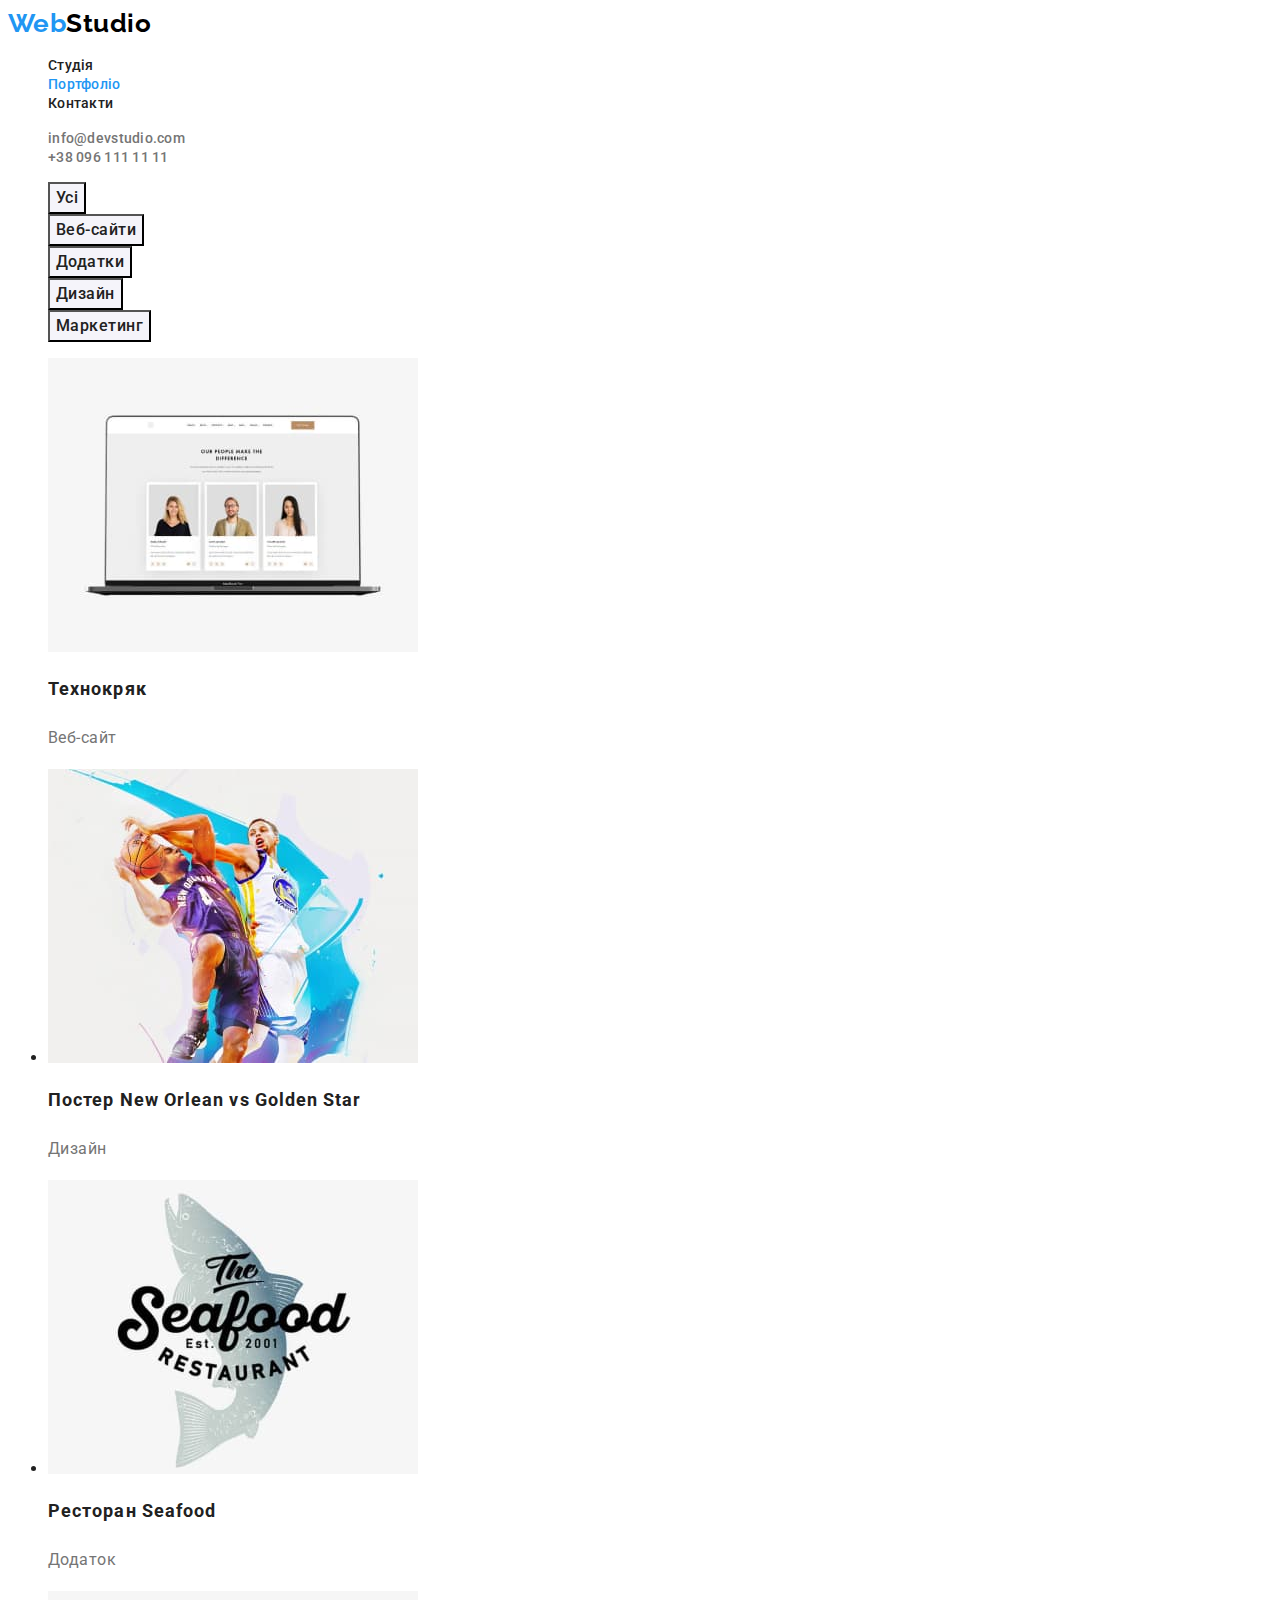
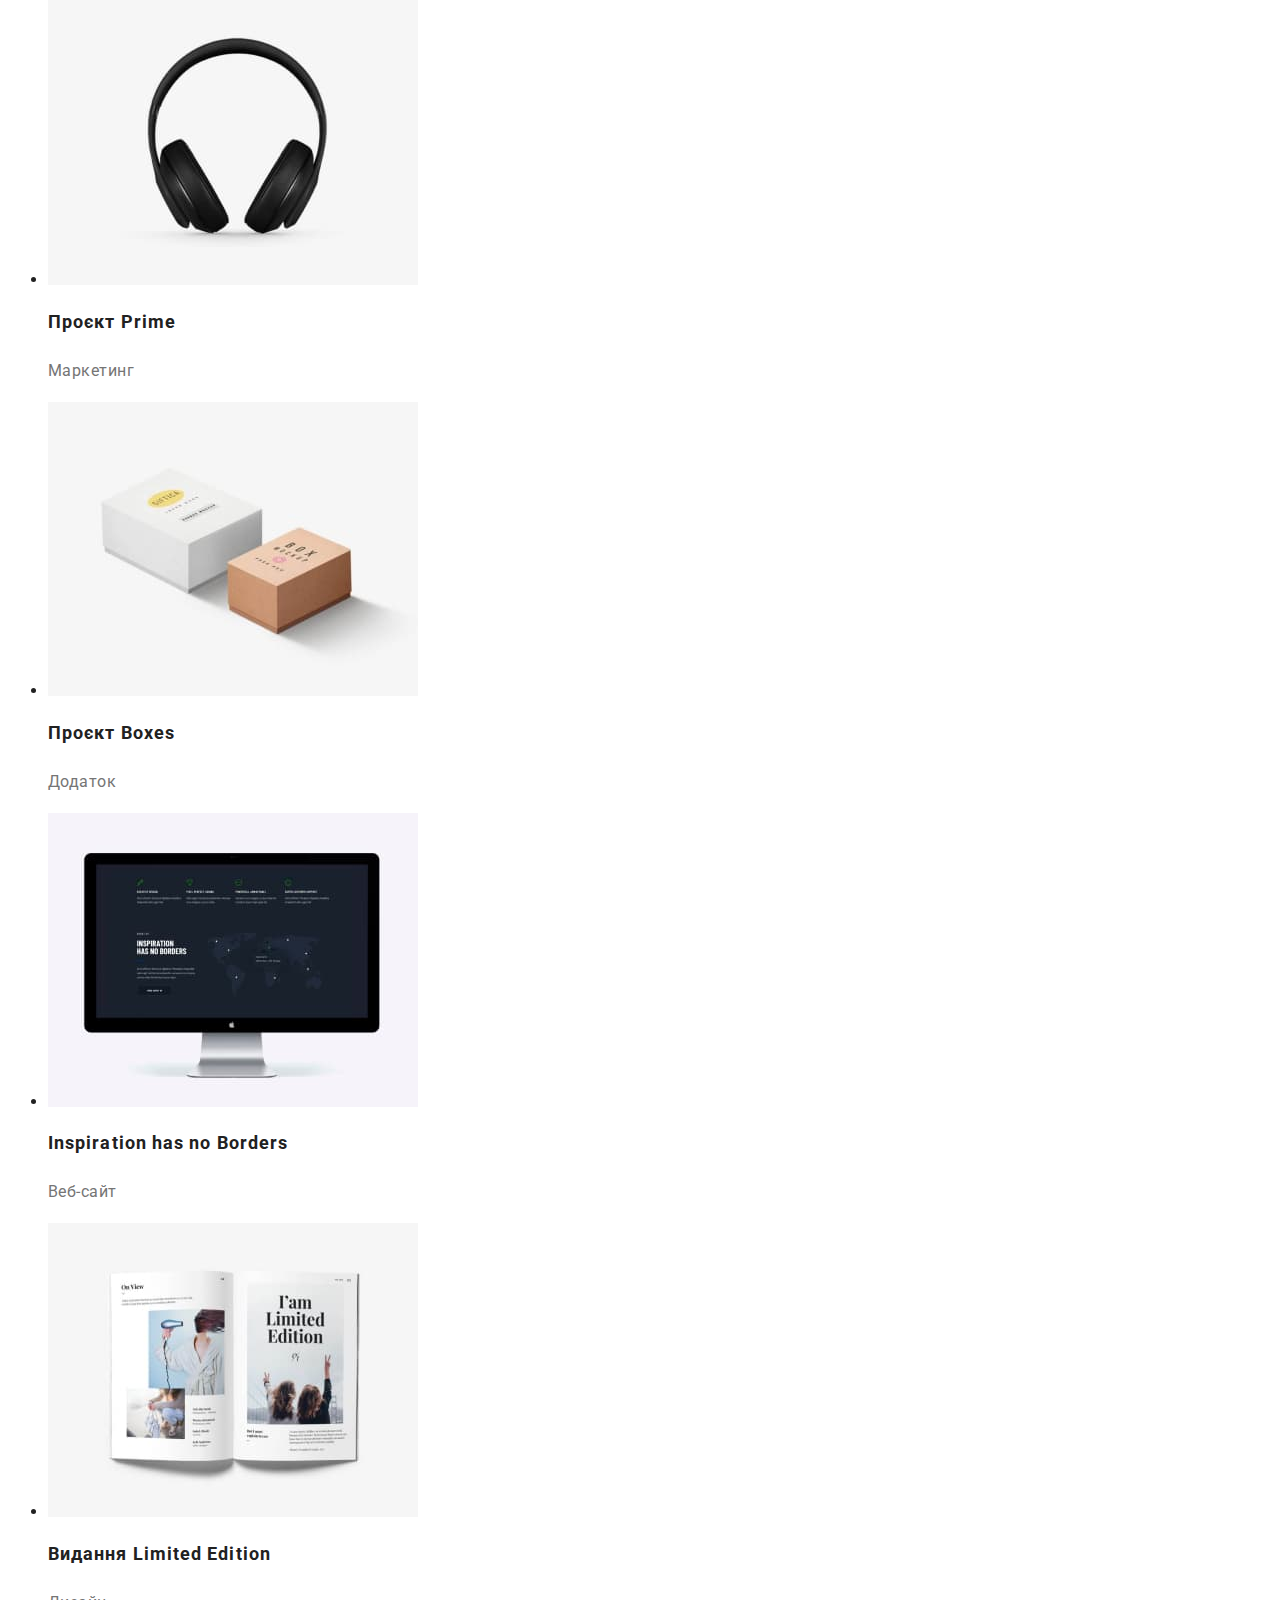
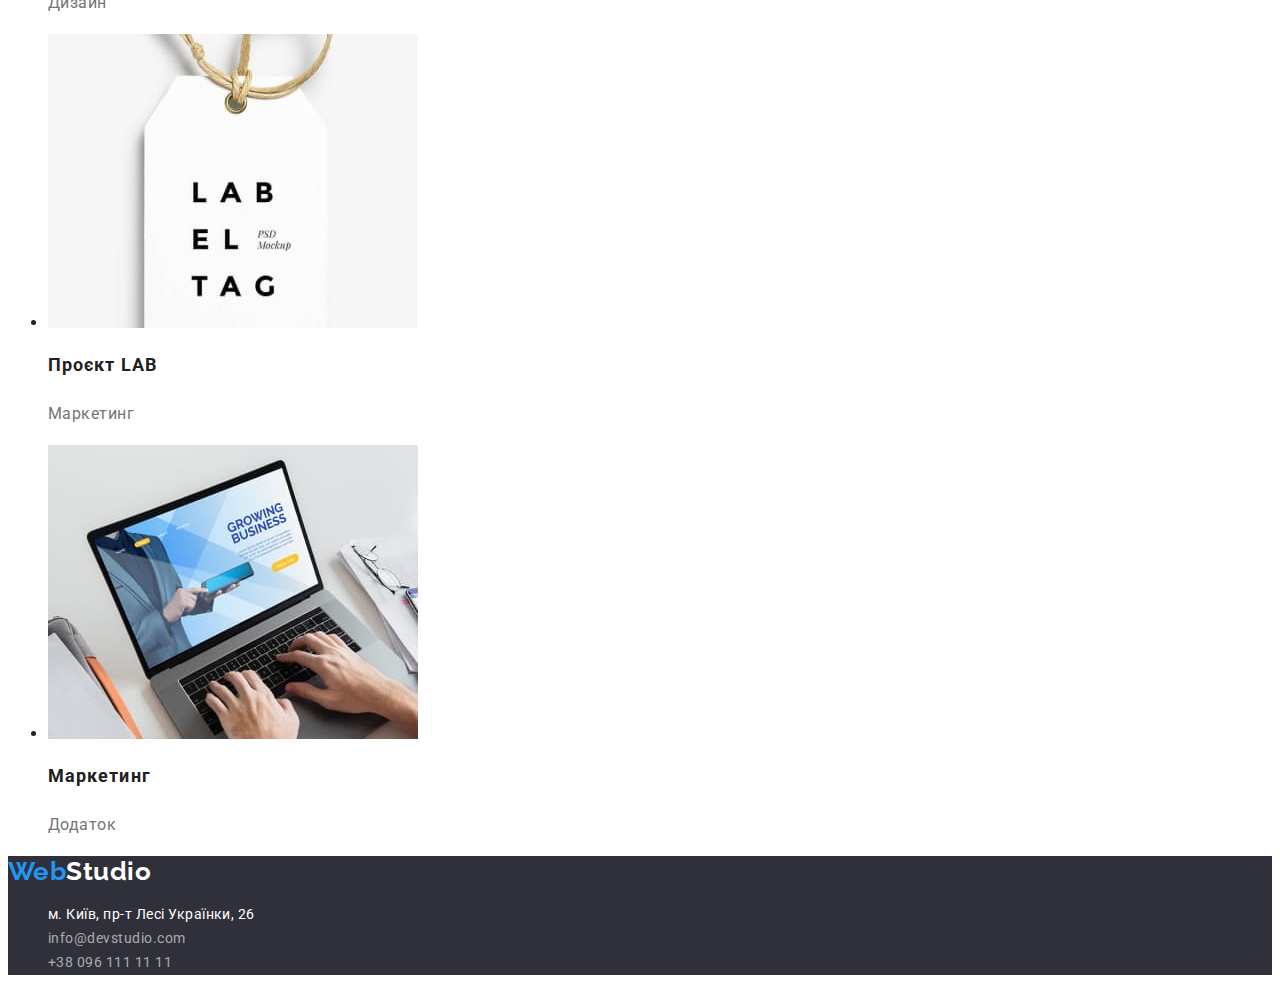
==== portfolio.html @ 111f3c1a "Initial commit" ====
<!DOCTYPE html>
<html lang="uk">
  <head>
    <meta charset="UTF-8" />
    <meta http-equiv="X-UA-Compatible" content="IE=edge" />
    <meta name="viewport" content="width=device-width, initial-scale=1.0" />
    <title>portfolio</title>
    <link rel="preconnect" href="https://fonts.googleapis.com" />
    <link rel="preconnect" href="https://fonts.gstatic.com" crossorigin />
    <link
      href="https://fonts.googleapis.com/css2?family=Raleway:wght@700&family=Roboto:wght@400;500;700;900&display=swap"
      rel="stylesheet"
    />
    <link rel="stylesheet" href="./css/styles.css" />
  </head>
  <body>
    <!-- шапка -->
    <header>
      <nav>
        <a class="logo link" href="./index.html"
          >Web<span class="logo-black">Studio</span></a
        >
        <ul class="list">
          <li>
            <a class="link header-nav-link" href="./index.html">Студія</a>
          </li>
          <li>
            <a class="current link header-nav-link" href="./portfolio.html"
              >Портфоліо</a
            >
          </li>
          <li>
            <a class="link header-nav-link" href="#">Контакти</a>
          </li>
        </ul>
      </nav>
      <ul class="list">
        <li>
          <a class="link header-contact-link" href="mailto:info@devstudio.com"
            >info@devstudio.com</a
          >
        </li>
        <li>
          <a class="link header-contact-link" href="tel:+380961111111"
            >+38 096 111 11 11</a
          >
        </li>
      </ul>
    </header>
    <!-- Основной контент -->
    <main>
      <section>
        <ul class="list">
          <li>
            <button class="portfolio-button" type="button">Усі</button>
          </li>
          <li>
            <button class="portfolio-button" type="button">Веб-сайти</button>
          </li>
          <li>
            <button class="portfolio-button" type="button">Додатки</button>
          </li>
          <li>
            <button class="portfolio-button" type="button">Дизайн</button>
          </li>
          <li>
            <button class="portfolio-button" type="button">Маркетинг</button>
          </li>
        </ul>
        <ul>
          <li class="list">
            <img src="./images/page-2/img1.jpg" alt="фото трьох осіб" />
            <h2 class="portfolio-list-title">Технокряк</h2>
            <p class="portfolio-list-text">Веб-сайт</p>
          </li>
          <li>
            <img
              src="./images/page-2/img2.jpg"
              alt="фото двох гравців у баскетбол"
              width="370"
              height="294"
            />
            <h2 class="portfolio-list-title">
              Постер New Orlean vs Golden Star
            </h2>
            <p class="portfolio-list-text">Дизайн</p>
          </li>
          <li>
            <img
              src="./images/page-2/img3.jpg"
              alt="логотип рибного ресторану"
              width="370"
              height="294"
            />
            <h2 class="portfolio-list-title">Ресторан Seafood</h2>
            <p class="portfolio-list-text">Додаток</p>
          </li>
          <li>
            <img
              src="./images/page-2/img4.jpg"
              alt="фото навушників"
              width="370"
              height="294"
            />
            <h2 class="portfolio-list-title">Проєкт Prime</h2>
            <p class="portfolio-list-text">Маркетинг</p>
          </li>
          <li>
            <img
              src="./images/page-2/img5.jpg"
              alt="зображення двох коробочек"
              width="370"
              height="294"
            />
            <h2 class="portfolio-list-title">Проєкт Boxes</h2>
            <p class="portfolio-list-text">Додаток</p>
          </li>
          <li>
            <img
              src="./images/page-2/img6.jpg"
              alt="фото монітору"
              width="370"
              height="294"
            />
            <h2 class="portfolio-list-title">Inspiration has no Borders</h2>
            <p class="portfolio-list-text">Веб-сайт</p>
          </li>
          <li>
            <img
              src="./images/page-2/img7.jpg"
              alt="зображення розгорнутої книжки"
              width="370"
              height="294"
            />
            <h2 class="portfolio-list-title">Видання Limited Edition</h2>
            <p class="portfolio-list-text">Дизайн</p>
          </li>
          <li>
            <img
              src="./images/page-2/img8.jpg"
              alt="ярлик"
              width="370"
              height="294"
            />
            <h2 class="portfolio-list-title">Проєкт LAB</h2>
            <p class="portfolio-list-text">Маркетинг</p>
          </li>
          <li>
            <img
              src="./images/page-2/img9.jpg"
              alt="фото рук людини, що тиснуть на клавіши нотбуку"
              width="370"
              height="294"
            />
            <h2 class="portfolio-list-title">Маркетинг</h2>
            <p class="portfolio-list-text">Додаток</p>
          </li>
        </ul>
      </section>
    </main>

    <!Підвал-->
    <footer class="footer">
      <a class="logo link" href="./index.html"
        >Web<span class="logo-white">Studio</span></a
      >
      <!-- список контактів -->
      <address>
        <ul class="list footer-contact-list">
          <li>
            <a
              class="footer-contact-link address link"
              target="_blank"
              rel="noopener noreferrer nofollow"
              href="https://goo.gl/maps/Gvm3JpzEVhX5uXV29"
              >м. Київ, пр-т Лесі Українки, 26</a
            >
          </li>
          <li>
            <a class="footer-contact-link link" href="mailto:info@devstudio.com"
              >info@devstudio.com</a
            >
          </li>
          <li>
            <a class="footer-contact-link link" href="tel:+380961111111"
              >+38 096 111 11 11</a
            >
          </li>
        </ul>
      </address>
    </footer>
  </body>
</html>
---- css/styles.css ----
:root {
  --primary-text-color: #212121;
  --secondary-text-color: #757575;
  --white-text-color: #ffffff;
  --accent-color: #2196f3;
  --black-logo-color: #000000;
  --footer-text-color: rgba(255, 255, 255, 0.6);
  --white-background-color: #ffffff;
  --hero-background-color: #2f303a;
  --team-background-color: #f5f4fa;
}

body {
  font-family: "Roboto", sans-serif;
  letter-spacing: 0.03em;
  background-color: var(--white-background-color);
  color: var(--primary-text-color);
}

/* прибираємо крапки списків */
.list {
  list-style: none;
}

/* прибираємо підпреслення посилань */
.link {
  text-decoration: none;
}

.logo {
  font-family: "Raleway", sans-serif;
  font-weight: 700;
  font-size: 26px;
  line-height: 1.19;
  color: var(--accent-color);
}

.section-title {
  font-weight: 700;
  font-size: 36px;
  line-height: 1.17;
  text-align: center;
  color: var(--primary-text-color);
}

.footer-contact-link {
  font-style: normal;
  font-size: 14px;
  line-height: 1.71;
  color: var(--footer-text-color);
}

.footer-contact-link:hover,
.footer-contact-link:focus {
  color: var(--accent-color);
}

/* шапка */

.logo-black {
  color: var(--black-logo-color);
}

.header-nav-link {
  font-weight: 500;
  font-size: 14px;
  line-height: 1.14;
  letter-spacing: 0.02em;
  color: var(--primary-text-color);
}

.header-contact-link {
  font-weight: 500;
  font-size: 14px;
  line-height: 16px;
  letter-spacing: 0.02em;
  color: var(--secondary-text-color);
}

.header-nav-link:hover,
.header-nav-link:focus,
.header-contact-link:hover,
.header-contact-link:focus {
  color: var(--accent-color);
}

.header-nav-link.current {
  color: var(--accent-color);
}

/* ------------hero-------------- */

.hero {
  background-color: var(--hero-background-color);
}

.hero-title {
  font-weight: 900;
  font-size: 44px;
  line-height: 1.36;
  text-align: center;
  letter-spacing: 0.06em;
  text-transform: uppercase;
  color: var(--white-text-color);
}

.hero-button {
  font-family: "Roboto", sans-serif;
  font-weight: 700;
  font-size: 16px;
  line-height: 1.88;
  align-items: center;
  text-align: center;
  letter-spacing: 0.06em;
  background-color: var(--accent-color);
  color: var(--white-text-color);
  cursor: pointer;
}

.hero-button:hover,
.hero-button:focus {
  background-color: var(--white-text-color);
  color: var(--accent-color);
}

/* блок Переваги */
.features-title {
  font-weight: 700;
  font-size: 14px;
  line-height: 1.14;
  text-transform: uppercase;
}

.features-text {
  font-size: 14px;
  line-height: 1.71;
  color: var(--secondary-text-color);
}

/* команда */

.team-section {
  background-color: var(--team-background-color);
}

.name {
  font-weight: 500;
  font-size: 16px;
  line-height: 1.19px;
  text-align: center;
}

.job-title {
  font-size: 16px;
  line-height: 1.19;
  text-align: center;
  color: var(--secondary-text-color);
}

/* ----------------ПОДВАЛ----------------- */
.footer {
  background-color: var(--hero-background-color);
}

.logo-white {
  color: var(--white-text-color);
}

.footer-contact-link.address {
  color: var(--white-text-color);
}

/* ---------------------------------------------- */
/* --------------------ПОРТФОЛИО----------------- */
/* ---------------------------------------------- */
.portfolio-button {
  font-family: "Roboto", sans-serif;
  font-weight: 500;
  font-size: 16px;
  line-height: 1.63;
  letter-spacing: 0.03em;
  background-color: var(--team-background-color);
  color: var(--primary-text-color);
  cursor: pointer;
}

.portfolio-button:hover,
.portfolio-button:focus {
  background-color: var(--accent-color);
  color: var(--white-text-color);
}

.portfolio-list-title {
  font-weight: 700;
  font-size: 18px;
  line-height: 2;
  letter-spacing: 0.06em;
}

.portfolio-list-text {
  font-size: 16px;
  line-height: 1.87;
  color: var(--secondary-text-color);
}
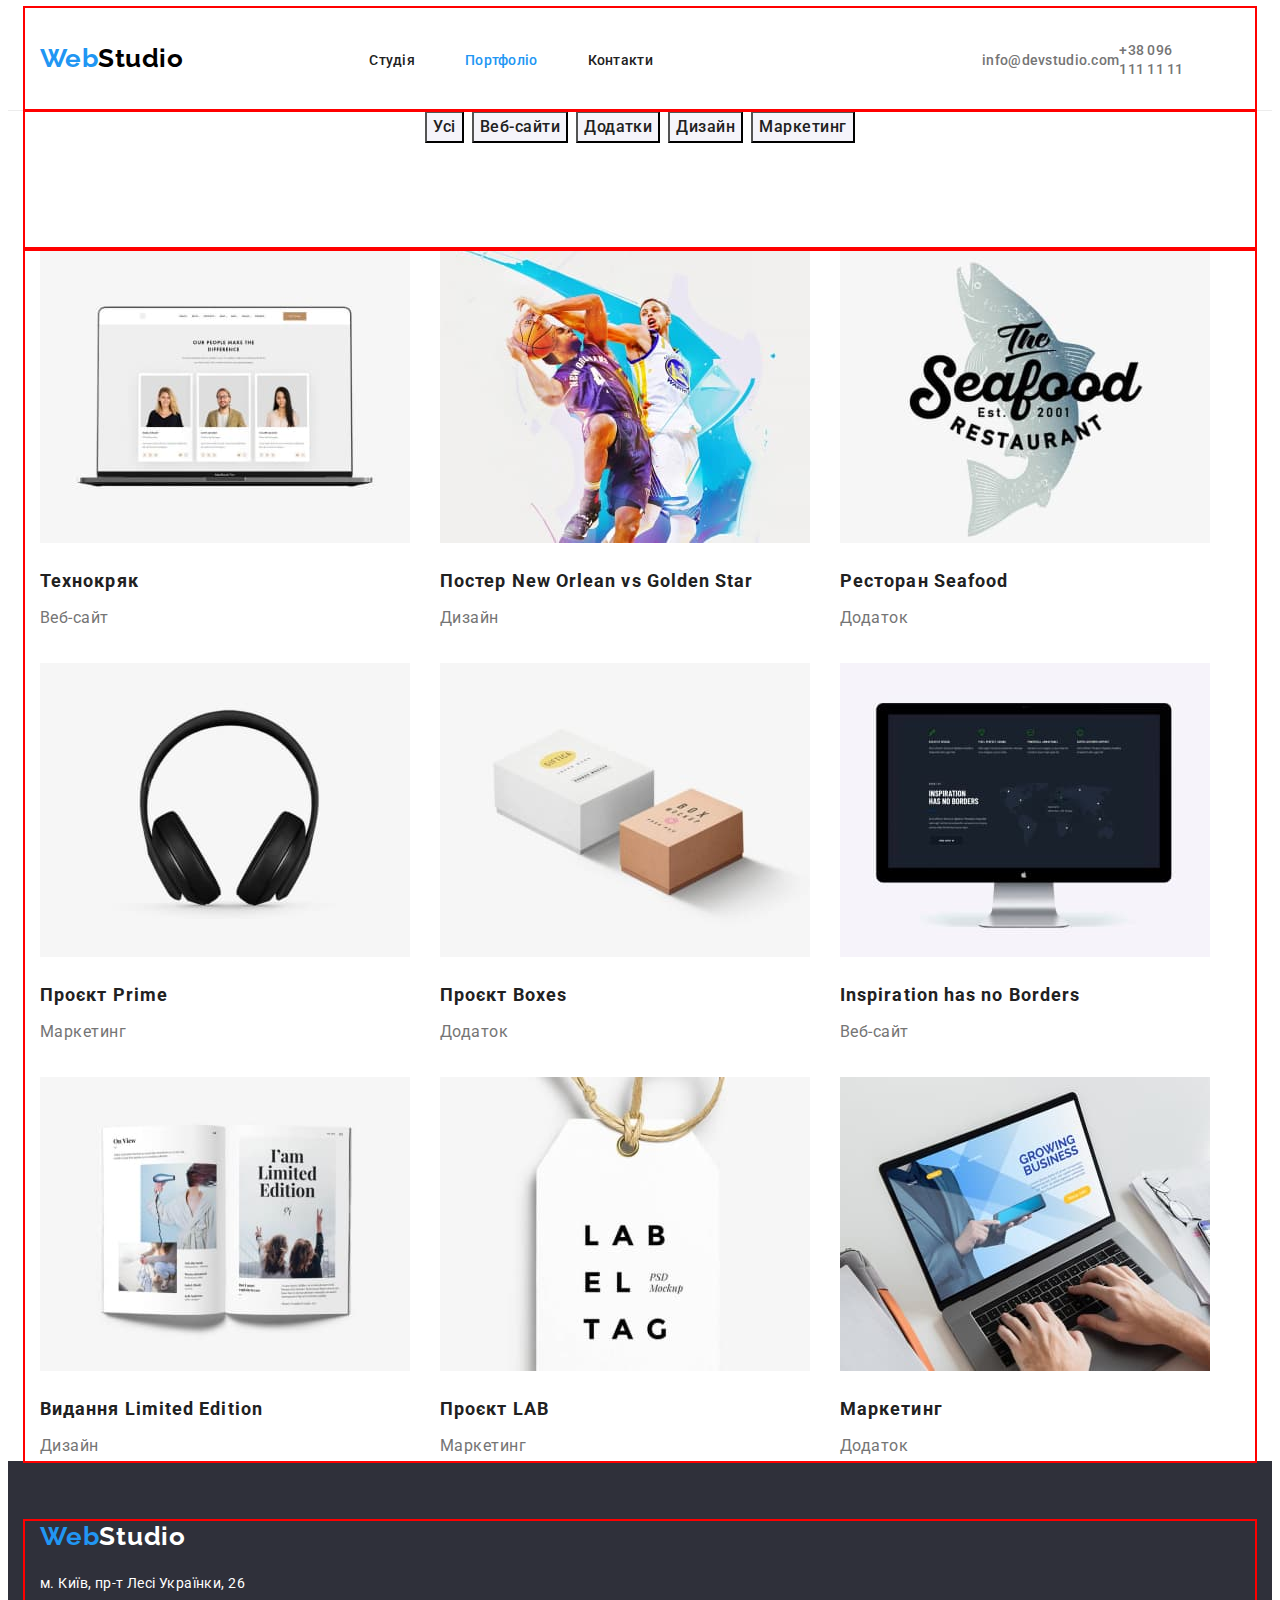
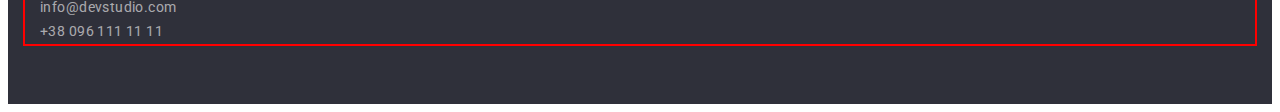
==== commit 8f4dbd05: "Не встиг доробити хедер" ====
--- a/portfolio.html
+++ b/portfolio.html
@@ -11,183 +11,199 @@
       href="https://fonts.googleapis.com/css2?family=Raleway:wght@700&family=Roboto:wght@400;500;700;900&display=swap"
       rel="stylesheet"
     />
+    <!-- !вставляємо нормалізатор -->
     <link rel="stylesheet" href="./css/styles.css" />
+    <link
+      rel="stylesheet"
+      href="https://cdnjs.cloudflare.com/ajax/libs/modern-normalize/1.1.0/modern-normalize.min.css"
+      integrity="sha512-wpPYUAdjBVSE4KJnH1VR1HeZfpl1ub8YT/NKx4PuQ5NmX2tKuGu6U/JRp5y+Y8XG2tV+wKQpNHVUX03MfMFn9Q=="
+      crossorigin="anonymous"
+      referrerpolicy="no-referrer"
+    />
   </head>
   <body>
-    <!-- шапка -->
-    <header>
-      <nav>
-        <a class="logo link" href="./index.html"
-          >Web<span class="logo-black">Studio</span></a
-        >
-        <ul class="list">
-          <li>
-            <a class="link header-nav-link" href="./index.html">Студія</a>
-          </li>
-          <li>
-            <a class="current link header-nav-link" href="./portfolio.html"
-              >Портфоліо</a
+     <!-- шапка -->
+    <header class="header">
+      <div class="container header-container">
+        <nav class="header-nav">
+          <a class="logo-header link" href="./index.html"
+            >Web<span class="logo-black">Studio</span></a
+          >
+          <ul class="list header-list">
+            <li class="item">
+              <a class="link header-nav-link " href="./index.html">Студія</a>
+            </li>
+            <li class="item">
+              <a class= "link header-nav-link current" href="./portfolio.html"
+                >Портфоліо</a
+              >
+            </li>
+            <li class="item">
+              <a class="link header-nav-link" href="#">Контакти</a>
+            </li>
+          </ul>
+        </nav>
+        <ul class="list header-contact">
+          <li class="item">
+            <a class="link header-contact-link" href="mailto:info@devstudio.com"
+              >info@devstudio.com</a
             >
           </li>
-          <li>
-            <a class="link header-nav-link" href="#">Контакти</a>
+          <li class="item">
+            <a class="link header-contact-link" href="tel:+380961111111"
+              >+38 096 111 11 11</a
+            >
           </li>
         </ul>
-      </nav>
-      <ul class="list">
-        <li>
-          <a class="link header-contact-link" href="mailto:info@devstudio.com"
-            >info@devstudio.com</a
-          >
-        </li>
-        <li>
-          <a class="link header-contact-link" href="tel:+380961111111"
-            >+38 096 111 11 11</a
-          >
-        </li>
-      </ul>
+      </div>
     </header>
     <!-- Основной контент -->
     <main>
       <section>
-        <ul class="list">
-          <li>
-            <button class="portfolio-button" type="button">Усі</button>
-          </li>
-          <li>
-            <button class="portfolio-button" type="button">Веб-сайти</button>
-          </li>
-          <li>
-            <button class="portfolio-button" type="button">Додатки</button>
-          </li>
-          <li>
-            <button class="portfolio-button" type="button">Дизайн</button>
-          </li>
-          <li>
-            <button class="portfolio-button" type="button">Маркетинг</button>
-          </li>
-        </ul>
-        <ul>
-          <li class="list">
-            <img src="./images/page-2/img1.jpg" alt="фото трьох осіб" />
-            <h2 class="portfolio-list-title">Технокряк</h2>
-            <p class="portfolio-list-text">Веб-сайт</p>
-          </li>
-          <li>
-            <img
-              src="./images/page-2/img2.jpg"
-              alt="фото двох гравців у баскетбол"
-              width="370"
-              height="294"
-            />
-            <h2 class="portfolio-list-title">
-              Постер New Orlean vs Golden Star
-            </h2>
-            <p class="portfolio-list-text">Дизайн</p>
-          </li>
-          <li>
-            <img
-              src="./images/page-2/img3.jpg"
-              alt="логотип рибного ресторану"
-              width="370"
-              height="294"
-            />
-            <h2 class="portfolio-list-title">Ресторан Seafood</h2>
-            <p class="portfolio-list-text">Додаток</p>
-          </li>
-          <li>
-            <img
-              src="./images/page-2/img4.jpg"
-              alt="фото навушників"
-              width="370"
-              height="294"
-            />
-            <h2 class="portfolio-list-title">Проєкт Prime</h2>
-            <p class="portfolio-list-text">Маркетинг</p>
-          </li>
-          <li>
-            <img
-              src="./images/page-2/img5.jpg"
-              alt="зображення двох коробочек"
-              width="370"
-              height="294"
-            />
-            <h2 class="portfolio-list-title">Проєкт Boxes</h2>
-            <p class="portfolio-list-text">Додаток</p>
-          </li>
-          <li>
-            <img
-              src="./images/page-2/img6.jpg"
-              alt="фото монітору"
-              width="370"
-              height="294"
-            />
-            <h2 class="portfolio-list-title">Inspiration has no Borders</h2>
-            <p class="portfolio-list-text">Веб-сайт</p>
-          </li>
-          <li>
-            <img
-              src="./images/page-2/img7.jpg"
-              alt="зображення розгорнутої книжки"
-              width="370"
-              height="294"
-            />
-            <h2 class="portfolio-list-title">Видання Limited Edition</h2>
-            <p class="portfolio-list-text">Дизайн</p>
-          </li>
-          <li>
-            <img
-              src="./images/page-2/img8.jpg"
-              alt="ярлик"
-              width="370"
-              height="294"
-            />
-            <h2 class="portfolio-list-title">Проєкт LAB</h2>
-            <p class="portfolio-list-text">Маркетинг</p>
-          </li>
-          <li>
-            <img
-              src="./images/page-2/img9.jpg"
-              alt="фото рук людини, що тиснуть на клавіши нотбуку"
-              width="370"
-              height="294"
-            />
-            <h2 class="portfolio-list-title">Маркетинг</h2>
-            <p class="portfolio-list-text">Додаток</p>
-          </li>
-        </ul>
+        <div class="container portfolio-button-container">
+          <ul class="list portfolio-button-list">
+            <li>
+              <button class="portfolio-button" type="button">Усі</button>
+            </li>
+            <li>
+              <button class="portfolio-button" type="button">Веб-сайти</button>
+            </li>
+            <li>
+              <button class="portfolio-button" type="button">Додатки</button>
+            </li>
+            <li>
+              <button class="portfolio-button" type="button">Дизайн</button>
+            </li>
+            <li>
+              <button class="portfolio-button" type="button">Маркетинг</button>
+            </li>
+          </ul>
+        </div>
+        <div class="container portfolio-container">
+          <ul class="portfolio-list">
+            <li class="list">
+              <img src="./images/page-2/img1.jpg" alt="фото трьох осіб" />
+              <h2 class="portfolio-list-title">Технокряк</h2>
+              <p class="portfolio-list-text">Веб-сайт</p>
+            </li>
+            <li>
+              <img
+                src="./images/page-2/img2.jpg"
+                alt="фото двох гравців у баскетбол"
+                width="370"
+                height="294"
+              />
+              <h2 class="portfolio-list-title">
+                Постер New Orlean vs Golden Star
+              </h2>
+              <p class="portfolio-list-text">Дизайн</p>
+            </li>
+            <li>
+              <img
+                src="./images/page-2/img3.jpg"
+                alt="логотип рибного ресторану"
+                width="370"
+                height="294"
+              />
+              <h2 class="portfolio-list-title">Ресторан Seafood</h2>
+              <p class="portfolio-list-text">Додаток</p>
+            </li>
+            <li>
+              <img
+                src="./images/page-2/img4.jpg"
+                alt="фото навушників"
+                width="370"
+                height="294"
+              />
+              <h2 class="portfolio-list-title">Проєкт Prime</h2>
+              <p class="portfolio-list-text">Маркетинг</p>
+            </li>
+            <li>
+              <img
+                src="./images/page-2/img5.jpg"
+                alt="зображення двох коробочек"
+                width="370"
+                height="294"
+              />
+              <h2 class="portfolio-list-title">Проєкт Boxes</h2>
+              <p class="portfolio-list-text">Додаток</p>
+            </li>
+            <li>
+              <img
+                src="./images/page-2/img6.jpg"
+                alt="фото монітору"
+                width="370"
+                height="294"
+              />
+              <h2 class="portfolio-list-title">Inspiration has no Borders</h2>
+              <p class="portfolio-list-text">Веб-сайт</p>
+            </li>
+            <li>
+              <img
+                src="./images/page-2/img7.jpg"
+                alt="зображення розгорнутої книжки"
+                width="370"
+                height="294"
+              />
+              <h2 class="portfolio-list-title">Видання Limited Edition</h2>
+              <p class="portfolio-list-text">Дизайн</p>
+            </li>
+            <li>
+              <img
+                src="./images/page-2/img8.jpg"
+                alt="ярлик"
+                width="370"
+                height="294"
+              />
+              <h2 class="portfolio-list-title">Проєкт LAB</h2>
+              <p class="portfolio-list-text">Маркетинг</p>
+            </li>
+            <li>
+              <img
+                src="./images/page-2/img9.jpg"
+                alt="фото рук людини, що тиснуть на клавіши нотбуку"
+                width="370"
+                height="294"
+              />
+              <h2 class="portfolio-list-title">Маркетинг</h2>
+              <p class="portfolio-list-text">Додаток</p>
+            </li>
+          </ul>
+        </div>
       </section>
     </main>
 
     <!Підвал-->
     <footer class="footer">
-      <a class="logo link" href="./index.html"
-        >Web<span class="logo-white">Studio</span></a
-      >
-      <!-- список контактів -->
-      <address>
-        <ul class="list footer-contact-list">
-          <li>
-            <a
-              class="footer-contact-link address link"
-              target="_blank"
-              rel="noopener noreferrer nofollow"
-              href="https://goo.gl/maps/Gvm3JpzEVhX5uXV29"
-              >м. Київ, пр-т Лесі Українки, 26</a
-            >
-          </li>
-          <li>
-            <a class="footer-contact-link link" href="mailto:info@devstudio.com"
-              >info@devstudio.com</a
-            >
-          </li>
-          <li>
-            <a class="footer-contact-link link" href="tel:+380961111111"
-              >+38 096 111 11 11</a
-            >
-          </li>
-        </ul>
-      </address>
+      <div class="container">
+        <a class="logo-footer link" href="./index.html"
+          ><span class="logo-color">Web</span>Studio</a
+        >
+        <br />
+        <!-- список контактів -->
+        <address class="adress-footer list">
+          <ul class="list footer-contact-list">
+            <li>
+              <a
+                class="footer-contact-link primary-footer"
+                target="_blank"
+                rel="noopener noreferrer nofollow"
+                href="https://goo.gl/maps/Gvm3JpzEVhX5uXV29"
+                >м. Київ, пр-т Лесі Українки, 26</a
+              >
+            </li>
+            <li>
+              <a class="footer-contact-link link" href="mailto:info@devstudio.com"
+                >info@devstudio.com</a
+              >
+            </li>
+            <li>
+              <a class="footer-contact-link link" href="tel:+380961111111"
+                >+38 096 111 11 11</a
+              >
+            </li>
+          </ul>
+        </address>
+      </div>
     </footer>
-  </body>
 </html>
--- a/css/styles.css
+++ b/css/styles.css
@@ -3,11 +3,35 @@
   --secondary-text-color: #757575;
   --white-text-color: #ffffff;
   --accent-color: #2196f3;
-  --black-logo-color: #000000;
+  --black-logo: #000000;
+  --color-logo: #2196f3;
   --footer-text-color: rgba(255, 255, 255, 0.6);
   --white-background-color: #ffffff;
   --hero-background-color: #2f303a;
   --team-background-color: #f5f4fa;
+  --color-borders: #eeeeee;
+  --color-line: #ececec;
+}
+
+/*!Робимо reset за рекомендаціями   Андрія Данилко (не Сердючки!!!)*/
+h1,
+h2,
+h3,
+h4,
+h5,
+h6,
+p {
+  margin: 0;
+}
+
+ul {
+  list-style: none;
+  margin: 0;
+  padding: 0;
+}
+
+button {
+  cursor: pointer;
 }
 
 body {
@@ -17,9 +41,20 @@
   color: var(--primary-text-color);
 }
 
+.container {
+  width: 1200px;
+  margin-left: auto;
+  margin-right: auto;
+  margin-bottom: 0;
+  padding: 0px 15px;
+  outline: 2px solid red;
+}
+
 /* прибираємо крапки списків */
 .list {
   list-style: none;
+  margin: 0;
+  padding: 0;
 }
 
 /* прибираємо підпреслення посилань */
@@ -27,12 +62,20 @@
   text-decoration: none;
 }
 
-.logo {
+.header {
+  margin: 0;
+  border-bottom: 1px solid var(--color-line);
+}
+.logo-header {
+  display: inline-block;
   font-family: "Raleway", sans-serif;
   font-weight: 700;
   font-size: 26px;
   line-height: 1.19;
   color: var(--accent-color);
+  margin-right: 93px;
+  padding-top: 24px;
+  padding-bottom: 25px;
 }
 
 .section-title {
@@ -43,22 +86,42 @@
   color: var(--primary-text-color);
 }
 
-.footer-contact-link {
-  font-style: normal;
-  font-size: 14px;
-  line-height: 1.71;
-  color: var(--footer-text-color);
-}
-
-.footer-contact-link:hover,
-.footer-contact-link:focus {
-  color: var(--accent-color);
+img {
+  display: block;
+  max-width: 100%;
+  height: auto;
 }
 
 /* шапка */
 
+.header-container {
+  display: flex;
+  align-items: center;
+}
+
+.header-nav {
+  display: flex;
+  align-items: center;
+  gap: 93px;
+  
+}
+
+.item {
+  flex-basis: calc((100% - 60px) / 3);
+}
+
 .logo-black {
-  color: var(--black-logo-color);
+  color: var(--black-logo);
+}
+.logo-color {
+  color: var(--color-logo)
+} 
+.header-list {
+  display: flex;
+  gap: 50px;
+  padding-top: 32px;
+  padding-bottom: 32px;
+  align-items: center;
 }
 
 .header-nav-link {
@@ -67,6 +130,17 @@
   line-height: 1.14;
   letter-spacing: 0.02em;
   color: var(--primary-text-color);
+}
+
+.header-contact {
+  display: flex;
+  align-items: center;
+  margin-left: auto;
+  padding-top: 32px;
+  padding-bottom: 32px;
+}
+.header-contact:not(:last-child) {
+  margin-right: 50px;
 }
 
 .header-contact-link {
@@ -91,7 +165,23 @@
 /* ------------hero-------------- */
 
 .hero {
+  color: var(--white-text-color);
+  font-weight: 900;
+  font-size: 44px;
+  line-height: 1.36;
+  letter-spacing: 0.06em;
+  text-align: center;
+  text-transform: uppercase;
+  margin-bottom: 30px;
+  margin: 0;
+  padding-top: 200px;
+  padding-bottom: 200px;
+  text-align: center;
   background-color: var(--hero-background-color);
+}
+.hero-container {
+  width: 696px;
+  padding: 0;
 }
 
 .hero-title {
@@ -102,9 +192,20 @@
   letter-spacing: 0.06em;
   text-transform: uppercase;
   color: var(--white-text-color);
+  padding-bottom: 30px;
+  margin: 0 auto;
 }
 
 .hero-button {
+  display: inline-block;
+  border-radius: 4px;
+  font-size: 16px;
+  width: 216px;
+  padding: 10px;
+  font-weight: 700;
+  line-height: 1.88;
+  letter-spacing: 0.06em;
+
   font-family: "Roboto", sans-serif;
   font-weight: 700;
   font-size: 16px;
@@ -114,7 +215,8 @@
   letter-spacing: 0.06em;
   background-color: var(--accent-color);
   color: var(--white-text-color);
-  cursor: pointer;
+  display: block;
+  margin: 0 auto;
 }
 
 .hero-button:hover,
@@ -124,11 +226,36 @@
 }
 
 /* блок Переваги */
+
+.section {
+  padding: 94px 0px;
+}
+
+.features-list {
+  display: flex;
+  align-items: flex-start;
+  justify-content: center;
+}
+
+.select-features:not(:last-child) {
+  margin-right: 30px;
+}
+
+.card-features {
+  display: block;
+  width: 270px;
+  font-size: 14px;
+  line-height: 1.14;
+  margin-bottom: 10px;
+}
+
 .features-title {
   font-weight: 700;
   font-size: 14px;
   line-height: 1.14;
   text-transform: uppercase;
+  margin: 0;
+  padding-bottom: 8px;
 }
 
 .features-text {
@@ -137,11 +264,63 @@
   color: var(--secondary-text-color);
 }
 
+/* Чим займаємось */
+.section-work {
+  text-align: center;
+  margin-bottom: 50px;
+  padding-top: 0;
+}
+.work-list {
+  display: flex;
+}
+.work-list .item:not(:last-child) {
+  margin-right: 30px;
+}
+
+.work-card {
+  max-width: 100%;
+  height: auto;
+  display: block;
+}
+
 /* команда */
 
 .team-section {
   background-color: var(--team-background-color);
-}
+  text-align: center;
+  margin-bottom: 50px;
+}
+.team-list {
+  display: flex;
+  align-items: center;
+}
+.team-list .item:not(:last-child) {
+  margin-right: 30px;
+}
+.team-card {
+  display: block;
+  background-color: var(--color-white);
+  width: 270px;
+  font-size: 16px;
+  line-height: 1.19;
+  text-align: center;
+  box-shadow: 0px 1px 3px rgba(0, 0, 0, 0.12), 0px 1px 1px rgba(0, 0, 0, 0.14),
+  0px 2px 1px rgba(0, 0, 0, 0.2);
+  border-radius: 0px 0px 4px 4px;
+  margin-bottom: 10px;
+}
+.team-card .title {
+  font-weight: 500;
+  font-size: 16px;
+  line-height: 1.19;
+  text-align: center;
+}
+.card-text {
+  display: block;
+   margin: 0;
+   padding: 30px 0;
+  }
+
 
 .name {
   font-weight: 500;
@@ -155,24 +334,84 @@
   line-height: 1.19;
   text-align: center;
   color: var(--secondary-text-color);
+  padding-top: 10px;
 }
 
 /* ----------------ПОДВАЛ----------------- */
 .footer {
+  padding: 60px 0px;
+  font-weight: 400;
+    font-size: 14px;
+    line-height: 1.71;
+    letter-spacing: 0.03em;
+    font-style: normal;
   background-color: var(--hero-background-color);
+  color: var(--footer-text-color)
+}
+.logo-footer {
+  display: inline-block;
+    text-decoration: none;
+    color: var(--white-text-color);
+    font-family: 'Raleway', sans-serif;
+    font-weight: 700;
+    font-size: 26px;
+    line-height: 1.19;
+    letter-spacing: 0.03em;
+    margin-bottom: 20px;
 }
 
 .logo-white {
   color: var(--white-text-color);
 }
-
-.footer-contact-link.address {
+.adress-footer {
+color: var(--color-rgba);
+  font-style: normal;
+  display: inline-block;
+    margin: 0;
+    text-decoration: none;
+}
+.footer-contact-list {
+  display: block;
+}
+.footer-contact-list .item:not(:last-child) {
+  margin-bottom: 9px;
+}
+.footer-contact-link {
+  font-style: normal;
+  font-size: 14px;
+  line-height: 1.71;
+  display: inline-block;
+  margin: 0;
+  text-decoration: none;
+  color: var(--footer-text-color);
+}
+
+.footer-contact-link:hover,
+.footer-contact-link:focus {
+  color: var(--accent-color);
+  }
+
+.primary-footer {
   color: var(--white-text-color);
 }
 
 /* ---------------------------------------------- */
 /* --------------------ПОРТФОЛИО----------------- */
 /* ---------------------------------------------- */
+.portfolio-header {
+  margin-bottom: 94px;
+}
+.portfolio-button-container {
+  padding-bottom: 56px;
+}
+.portfolio-button-list {
+  display: flex;
+  justify-content: center;
+  align-items: center;
+  margin-bottom: 50px;
+  gap: 8px;
+}
+
 .portfolio-button {
   font-family: "Roboto", sans-serif;
   font-weight: 500;
@@ -190,11 +429,20 @@
   color: var(--white-text-color);
 }
 
+
+.portfolio-list {
+  display: flex;
+  gap: 30px;
+  flex-wrap: wrap;
+  width: calc ((100% - 240) /9);
+}
 .portfolio-list-title {
   font-weight: 700;
   font-size: 18px;
   line-height: 2;
   letter-spacing: 0.06em;
+  padding-top: 20px;
+  padding-bottom: 4px;
 }
 
 .portfolio-list-text {
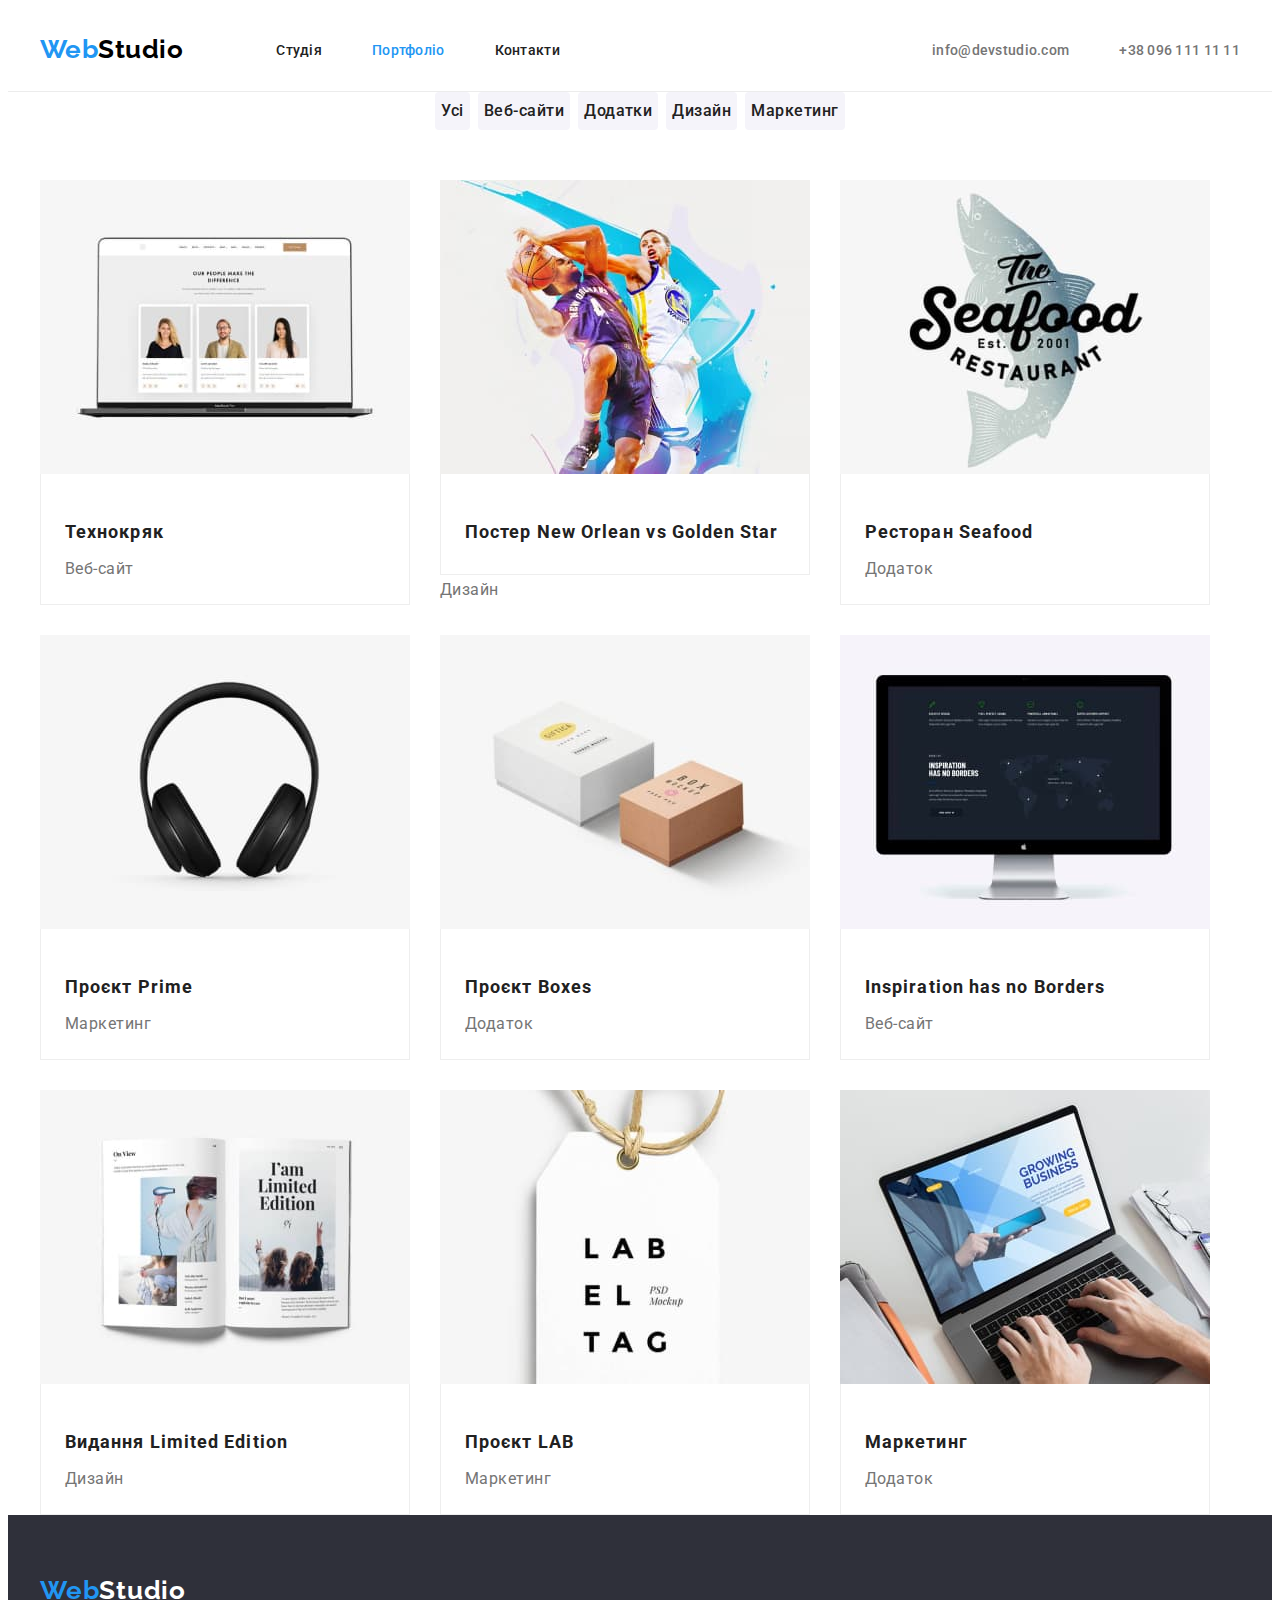
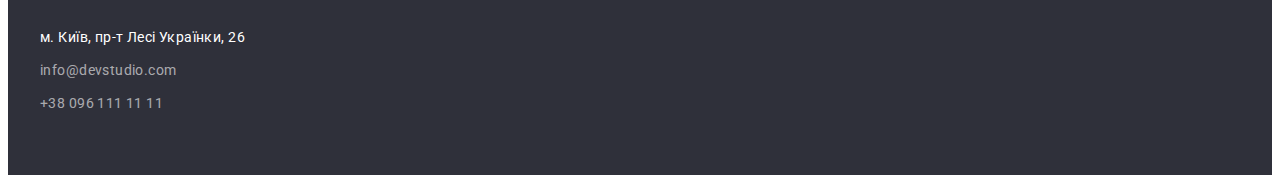
==== commit 2f10fa26: "виправив зауваження по домашці" ====
--- a/portfolio.html
+++ b/portfolio.html
@@ -11,8 +11,6 @@
       href="https://fonts.googleapis.com/css2?family=Raleway:wght@700&family=Roboto:wght@400;500;700;900&display=swap"
       rel="stylesheet"
     />
-    <!-- !вставляємо нормалізатор -->
-    <link rel="stylesheet" href="./css/styles.css" />
     <link
       rel="stylesheet"
       href="https://cdnjs.cloudflare.com/ajax/libs/modern-normalize/1.1.0/modern-normalize.min.css"
@@ -20,9 +18,11 @@
       crossorigin="anonymous"
       referrerpolicy="no-referrer"
     />
+    <!-- !вставляємо нормалізатор -->
+    <link rel="stylesheet" href="./css/styles.css" />
   </head>
   <body>
-     <!-- шапка -->
+    <!-- шапка -->
     <header class="header">
       <div class="container header-container">
         <nav class="header-nav">
@@ -31,10 +31,10 @@
           >
           <ul class="list header-list">
             <li class="item">
-              <a class="link header-nav-link " href="./index.html">Студія</a>
-            </li>
-            <li class="item">
-              <a class= "link header-nav-link current" href="./portfolio.html"
+              <a class="link header-nav-link" href="./index.html">Студія</a>
+            </li>
+            <li class="item">
+              <a class="link header-nav-link current" href="./portfolio.html"
                 >Портфоліо</a
               >
             </li>
@@ -83,97 +83,115 @@
           <ul class="portfolio-list">
             <li class="list">
               <img src="./images/page-2/img1.jpg" alt="фото трьох осіб" />
-              <h2 class="portfolio-list-title">Технокряк</h2>
-              <p class="portfolio-list-text">Веб-сайт</p>
-            </li>
-            <li>
+              <div class="portfolio-list-block">
+                <h2 class="portfolio-list-title">Технокряк</h2>
+                <p class="portfolio-list-text">Веб-сайт</p>
+              </div>
+            </li>
+            <li class="list">
               <img
                 src="./images/page-2/img2.jpg"
                 alt="фото двох гравців у баскетбол"
                 width="370"
                 height="294"
               />
-              <h2 class="portfolio-list-title">
-                Постер New Orlean vs Golden Star
+              <div class="portfolio-list-block">
+                <h2 class="portfolio-list-title">
+                  Постер New Orlean vs Golden Star
+              </div>
               </h2>
               <p class="portfolio-list-text">Дизайн</p>
             </li>
-            <li>
+            <li class="list">
               <img
                 src="./images/page-2/img3.jpg"
                 alt="логотип рибного ресторану"
                 width="370"
                 height="294"
               />
-              <h2 class="portfolio-list-title">Ресторан Seafood</h2>
-              <p class="portfolio-list-text">Додаток</p>
-            </li>
-            <li>
+              <div class="portfolio-list-block">
+                <h2 class="portfolio-list-title">Ресторан Seafood</h2>
+                <p class="portfolio-list-text">Додаток</p>
+              </div>
+            </li>
+            <li class="list">
               <img
                 src="./images/page-2/img4.jpg"
                 alt="фото навушників"
                 width="370"
                 height="294"
               />
-              <h2 class="portfolio-list-title">Проєкт Prime</h2>
-              <p class="portfolio-list-text">Маркетинг</p>
-            </li>
-            <li>
+              <div class="portfolio-list-block">
+                <h2 class="portfolio-list-title">Проєкт Prime</h2>
+                <p class="portfolio-list-text">Маркетинг</p>
+              </div>
+            </li>
+            <li class="list">
               <img
                 src="./images/page-2/img5.jpg"
                 alt="зображення двох коробочек"
                 width="370"
                 height="294"
               />
-              <h2 class="portfolio-list-title">Проєкт Boxes</h2>
-              <p class="portfolio-list-text">Додаток</p>
-            </li>
-            <li>
+              <div class="portfolio-list-block">
+                <h2 class="portfolio-list-title">Проєкт Boxes</h2>
+                <p class="portfolio-list-text">Додаток</p>
+              </div>
+            </li>
+            <li class="list">
               <img
                 src="./images/page-2/img6.jpg"
                 alt="фото монітору"
                 width="370"
                 height="294"
               />
-              <h2 class="portfolio-list-title">Inspiration has no Borders</h2>
-              <p class="portfolio-list-text">Веб-сайт</p>
-            </li>
-            <li>
+              <div class="portfolio-list-block">
+                <h2 class="portfolio-list-title">Inspiration has no Borders</h2>
+                <p class="portfolio-list-text">Веб-сайт</p>
+              </div>
+            </li>
+            <li class="list">
               <img
                 src="./images/page-2/img7.jpg"
                 alt="зображення розгорнутої книжки"
                 width="370"
                 height="294"
               />
-              <h2 class="portfolio-list-title">Видання Limited Edition</h2>
-              <p class="portfolio-list-text">Дизайн</p>
-            </li>
-            <li>
+              <div class="portfolio-list-block">
+                <h2 class="portfolio-list-title">Видання Limited Edition</h2>
+                <p class="portfolio-list-text">Дизайн</p>
+              </div>
+            </li>
+            <li class="list">
               <img
                 src="./images/page-2/img8.jpg"
                 alt="ярлик"
                 width="370"
                 height="294"
               />
-              <h2 class="portfolio-list-title">Проєкт LAB</h2>
-              <p class="portfolio-list-text">Маркетинг</p>
-            </li>
-            <li>
+              <div class="portfolio-list-block">
+                <h2 class="portfolio-list-title">Проєкт LAB</h2>
+                <p class="portfolio-list-text">Маркетинг</p>
+              </div>
+            </li>
+            <li class="list">
               <img
                 src="./images/page-2/img9.jpg"
                 alt="фото рук людини, що тиснуть на клавіши нотбуку"
                 width="370"
                 height="294"
               />
-              <h2 class="portfolio-list-title">Маркетинг</h2>
-              <p class="portfolio-list-text">Додаток</p>
+              <div class="portfolio-list-block">
+                <h2 class="portfolio-list-title">Маркетинг</h2>
+                <p class="portfolio-list-text">Додаток</p>
+              </div>
             </li>
           </ul>
         </div>
       </section>
     </main>
 
-    <!Підвал-->
+    <!-- Підвал -->
     <footer class="footer">
       <div class="container">
         <a class="logo-footer link" href="./index.html"
@@ -183,7 +201,7 @@
         <!-- список контактів -->
         <address class="adress-footer list">
           <ul class="list footer-contact-list">
-            <li>
+            <li class="item">
               <a
                 class="footer-contact-link primary-footer"
                 target="_blank"
@@ -192,12 +210,14 @@
                 >м. Київ, пр-т Лесі Українки, 26</a
               >
             </li>
-            <li>
-              <a class="footer-contact-link link" href="mailto:info@devstudio.com"
+            <li class="item">
+              <a
+                class="footer-contact-link link"
+                href="mailto:info@devstudio.com"
                 >info@devstudio.com</a
               >
             </li>
-            <li>
+            <li class="item">
               <a class="footer-contact-link link" href="tel:+380961111111"
                 >+38 096 111 11 11</a
               >
@@ -206,4 +226,5 @@
         </address>
       </div>
     </footer>
+  </body>
 </html>
--- a/css/styles.css
+++ b/css/styles.css
@@ -11,7 +11,7 @@
   --team-background-color: #f5f4fa;
   --color-borders: #eeeeee;
   --color-line: #ececec;
-}
+  }
 
 /*!Робимо reset за рекомендаціями   Андрія Данилко (не Сердючки!!!)*/
 h1,
@@ -47,7 +47,7 @@
   margin-right: auto;
   margin-bottom: 0;
   padding: 0px 15px;
-  outline: 2px solid red;
+  /* outline: 2px solid red; */
 }
 
 /* прибираємо крапки списків */
@@ -97,18 +97,18 @@
 .header-container {
   display: flex;
   align-items: center;
-}
+  }
 
 .header-nav {
   display: flex;
   align-items: center;
-  gap: 93px;
+  /*! gap: 93px; error*/
   
 }
 
-.item {
+/* .item {
   flex-basis: calc((100% - 60px) / 3);
-}
+} */
 
 .logo-black {
   color: var(--black-logo);
@@ -119,8 +119,8 @@
 .header-list {
   display: flex;
   gap: 50px;
-  padding-top: 32px;
-  padding-bottom: 32px;
+ padding-top: 32px;
+ padding-bottom: 32px;
   align-items: center;
 }
 
@@ -129,15 +129,18 @@
   font-size: 14px;
   line-height: 1.14;
   letter-spacing: 0.02em;
-  color: var(--primary-text-color);
-}
-
-.header-contact {
-  display: flex;
-  align-items: center;
-  margin-left: auto;
   padding-top: 32px;
   padding-bottom: 32px;
+  color: var(--primary-text-color);
+}
+
+.header-contact {
+  display: flex;
+  align-items: center;
+  margin-left: auto;
+  /* !padding-top: 32px;
+  !padding-bottom: 32px; */
+  gap: 50px;
 }
 .header-contact:not(:last-child) {
   margin-right: 50px;
@@ -165,14 +168,6 @@
 /* ------------hero-------------- */
 
 .hero {
-  color: var(--white-text-color);
-  font-weight: 900;
-  font-size: 44px;
-  line-height: 1.36;
-  letter-spacing: 0.06em;
-  text-align: center;
-  text-transform: uppercase;
-  margin-bottom: 30px;
   margin: 0;
   padding-top: 200px;
   padding-bottom: 200px;
@@ -192,20 +187,15 @@
   letter-spacing: 0.06em;
   text-transform: uppercase;
   color: var(--white-text-color);
-  padding-bottom: 30px;
-  margin: 0 auto;
+  margin-bottom: 30px;
+  
 }
 
 .hero-button {
-  display: inline-block;
-  border-radius: 4px;
-  font-size: 16px;
-  width: 216px;
+    border-radius: 4px;
+    width: 216px;
   padding: 10px;
-  font-weight: 700;
-  line-height: 1.88;
-  letter-spacing: 0.06em;
-
+  border:none;
   font-family: "Roboto", sans-serif;
   font-weight: 700;
   font-size: 16px;
@@ -233,8 +223,7 @@
 
 .features-list {
   display: flex;
-  align-items: flex-start;
-  justify-content: center;
+  gap: 30px;
 }
 
 .select-features:not(:last-child) {
@@ -244,9 +233,7 @@
 .card-features {
   display: block;
   width: 270px;
-  font-size: 14px;
-  line-height: 1.14;
-  margin-bottom: 10px;
+    margin-bottom: 10px;
 }
 
 .features-title {
@@ -267,11 +254,14 @@
 /* Чим займаємось */
 .section-work {
   text-align: center;
+    padding-top: 0;
+}
+.section-title-work {
   margin-bottom: 50px;
-  padding-top: 0;
 }
 .work-list {
   display: flex;
+  gap: 30px;
 }
 .work-list .item:not(:last-child) {
   margin-right: 30px;
@@ -288,7 +278,7 @@
 .team-section {
   background-color: var(--team-background-color);
   text-align: center;
-  margin-bottom: 50px;
+ 
 }
 .team-list {
   display: flex;
@@ -299,7 +289,7 @@
 }
 .team-card {
   display: block;
-  background-color: var(--color-white);
+  background-color: var(--white-background-color);
   width: 270px;
   font-size: 16px;
   line-height: 1.19;
@@ -307,8 +297,7 @@
   box-shadow: 0px 1px 3px rgba(0, 0, 0, 0.12), 0px 1px 1px rgba(0, 0, 0, 0.14),
   0px 2px 1px rgba(0, 0, 0, 0.2);
   border-radius: 0px 0px 4px 4px;
-  margin-bottom: 10px;
-}
+  }
 .team-card .title {
   font-weight: 500;
   font-size: 16px;
@@ -317,15 +306,15 @@
 }
 .card-text {
   display: block;
-   margin: 0;
-   padding: 30px 0;
+  margin: 0;
+  padding: 30px 0;
   }
 
 
 .name {
   font-weight: 500;
   font-size: 16px;
-  line-height: 1.19px;
+  line-height: 1.19;
   text-align: center;
 }
 
@@ -334,7 +323,7 @@
   line-height: 1.19;
   text-align: center;
   color: var(--secondary-text-color);
-  padding-top: 10px;
+  margin-top: 10px;
 }
 
 /* ----------------ПОДВАЛ----------------- */
@@ -372,6 +361,7 @@
 }
 .footer-contact-list {
   display: block;
+  
 }
 .footer-contact-list .item:not(:last-child) {
   margin-bottom: 9px;
@@ -402,7 +392,7 @@
   margin-bottom: 94px;
 }
 .portfolio-button-container {
-  padding-bottom: 56px;
+  /* padding-bottom: 56px; */
 }
 .portfolio-button-list {
   display: flex;
@@ -418,15 +408,20 @@
   font-size: 16px;
   line-height: 1.63;
   letter-spacing: 0.03em;
+  height: 38px;
+  border: none;
+  border-radius: 4px;
   background-color: var(--team-background-color);
   color: var(--primary-text-color);
-  cursor: pointer;
+  /* cursor: pointer; */
 }
 
 .portfolio-button:hover,
 .portfolio-button:focus {
   background-color: var(--accent-color);
   color: var(--white-text-color);
+  box-shadow: 0px 3px 1px rgba(0, 0, 0, 0.1), 0px 1px 2px rgba(0, 0, 0, 0.08),
+      0px 2px 2px rgba(0, 0, 0, 0.12);
 }
 
 
@@ -436,6 +431,19 @@
   flex-wrap: wrap;
   width: calc ((100% - 240) /9);
 }
+
+portfolio-list>.list {
+  flex-basis: calc(100% / 3 - 30px);
+  margin-left: 30px;
+  margin-top: 30px;
+}
+
+.portfolio-list-block {
+  padding: 20px 24px;
+    border: 1px solid var(--color-borders);
+    border-top-width: 0;
+}
+
 .portfolio-list-title {
   font-weight: 700;
   font-size: 18px;
@@ -450,3 +458,4 @@
   line-height: 1.87;
   color: var(--secondary-text-color);
 }
+
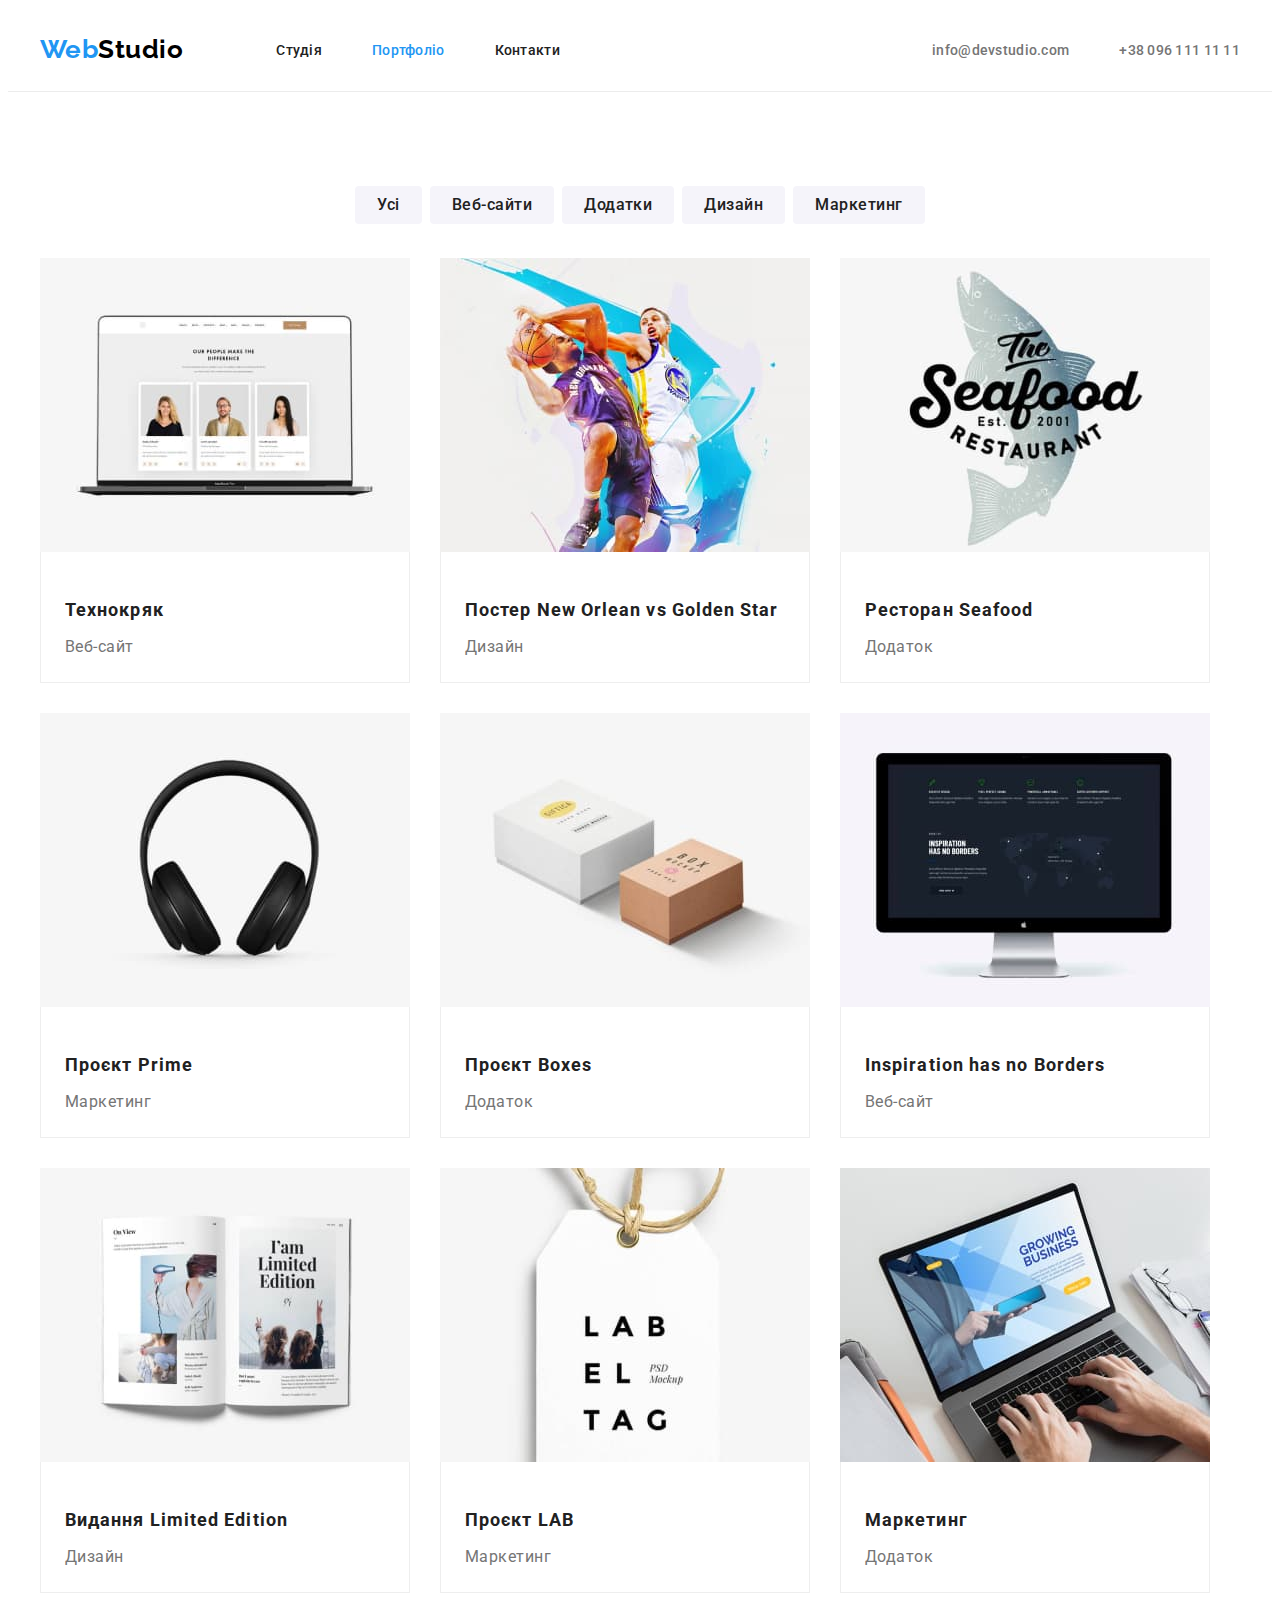
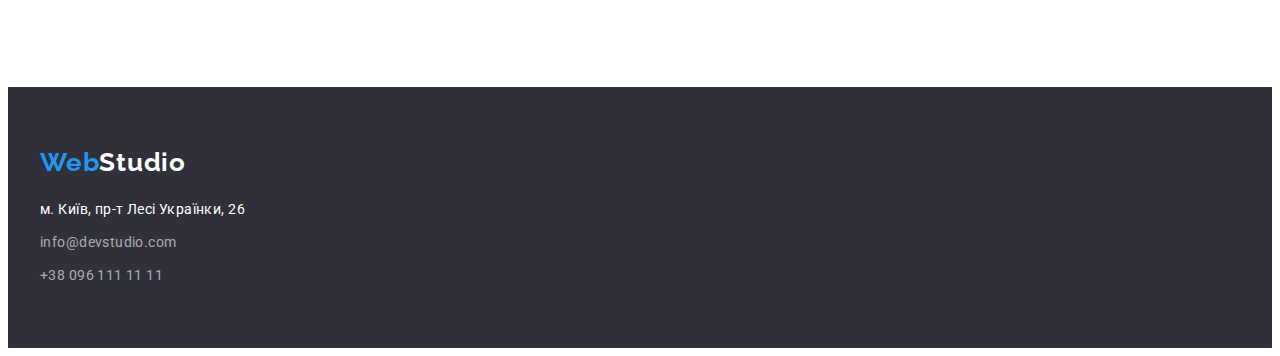
==== commit a83f835e: "кінцевий варіант перших виправлень" ====
--- a/portfolio.html
+++ b/portfolio.html
@@ -59,7 +59,7 @@
     </header>
     <!-- Основной контент -->
     <main>
-      <section>
+      <section class="portfolio-section">
         <div class="container portfolio-button-container">
           <ul class="list portfolio-button-list">
             <li>
@@ -98,9 +98,9 @@
               <div class="portfolio-list-block">
                 <h2 class="portfolio-list-title">
                   Постер New Orlean vs Golden Star
-              </div>
-              </h2>
-              <p class="portfolio-list-text">Дизайн</p>
+                </h2>
+                <p class="portfolio-list-text">Дизайн</p>
+              </div>
             </li>
             <li class="list">
               <img
--- a/css/styles.css
+++ b/css/styles.css
@@ -388,19 +388,20 @@
 /* ---------------------------------------------- */
 /* --------------------ПОРТФОЛИО----------------- */
 /* ---------------------------------------------- */
-.portfolio-header {
+.portfolio-section {
   margin-bottom: 94px;
 }
+
 .portfolio-button-container {
-  /* padding-bottom: 56px; */
+ margin-top: 94px;
+ margin-bottom: 34px; 
 }
 .portfolio-button-list {
   display: flex;
   justify-content: center;
   align-items: center;
-  margin-bottom: 50px;
-  gap: 8px;
-}
+    gap: 8px;
+  }
 
 .portfolio-button {
   font-family: "Roboto", sans-serif;
@@ -408,7 +409,7 @@
   font-size: 16px;
   line-height: 1.63;
   letter-spacing: 0.03em;
-  height: 38px;
+  padding: 6px 22px;  
   border: none;
   border-radius: 4px;
   background-color: var(--team-background-color);
@@ -432,7 +433,7 @@
   width: calc ((100% - 240) /9);
 }
 
-portfolio-list>.list {
+portfolio-list> .list {
   flex-basis: calc(100% / 3 - 30px);
   margin-left: 30px;
   margin-top: 30px;
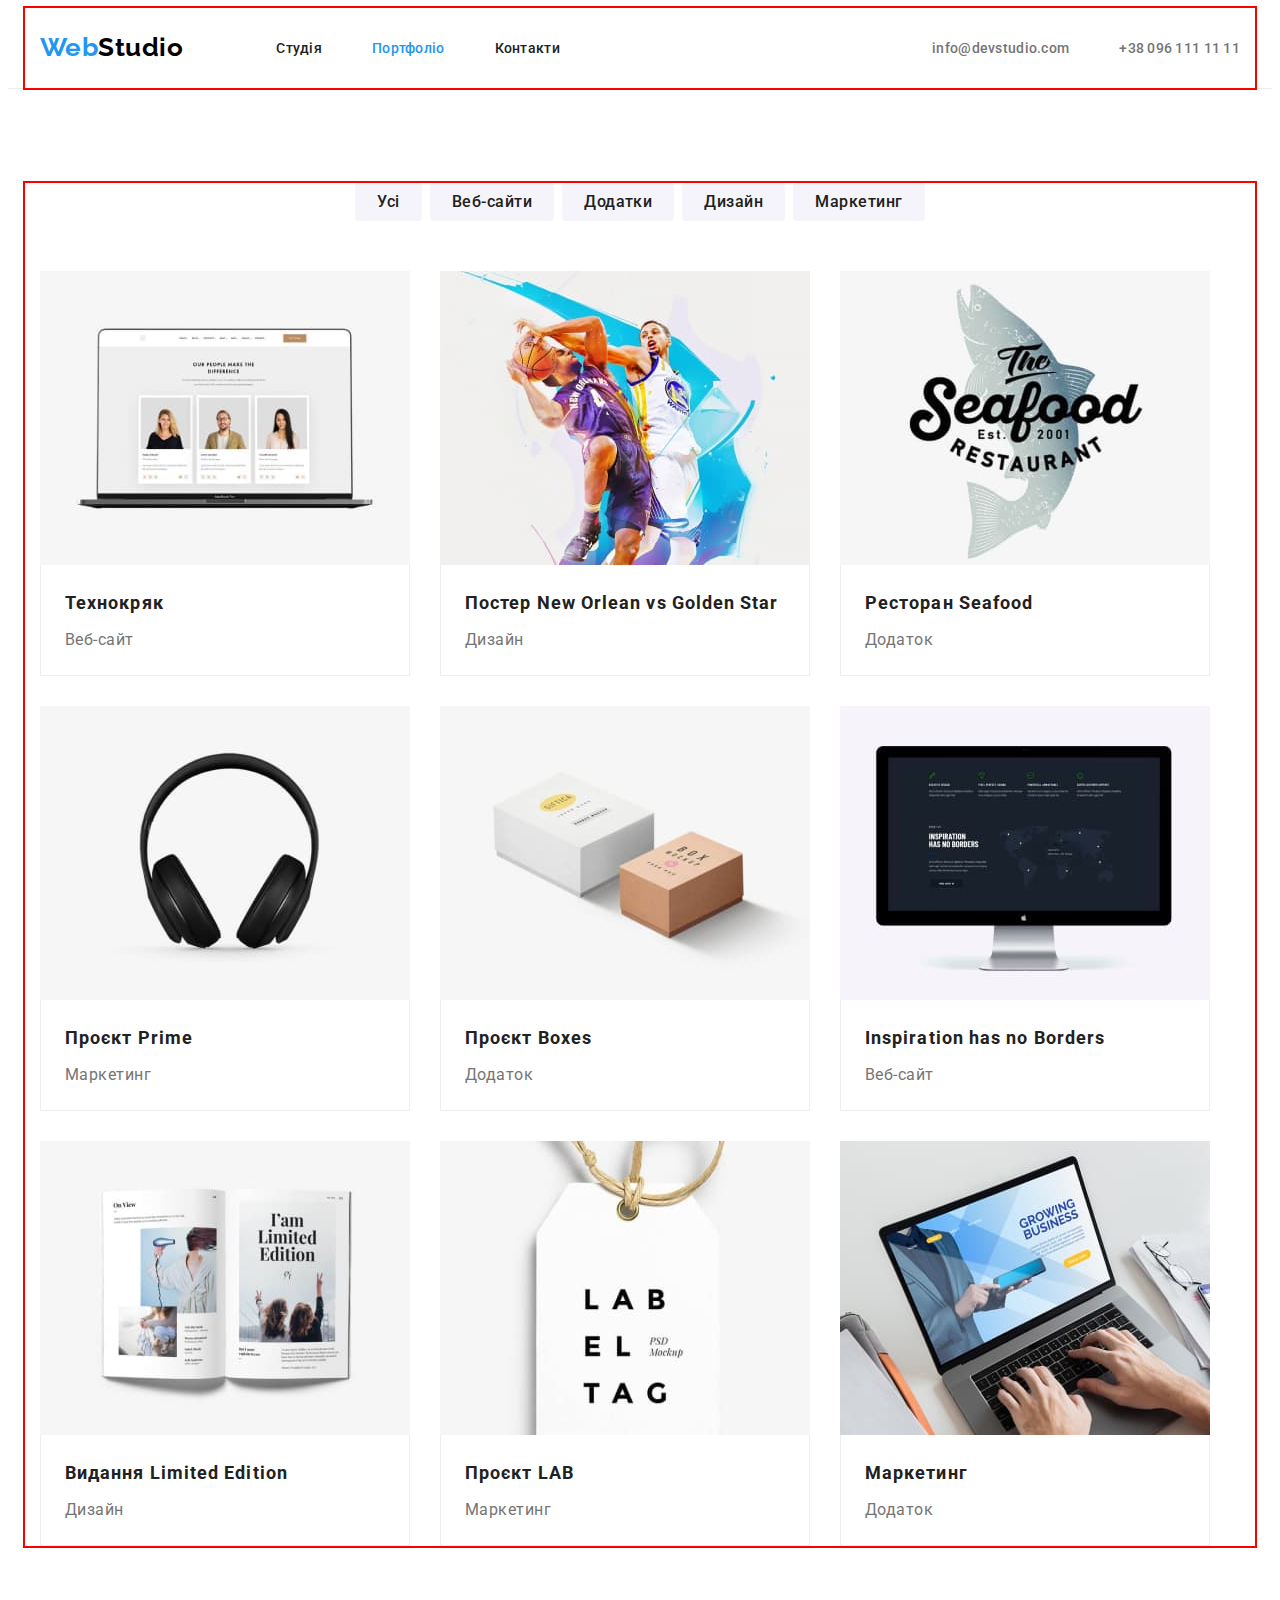
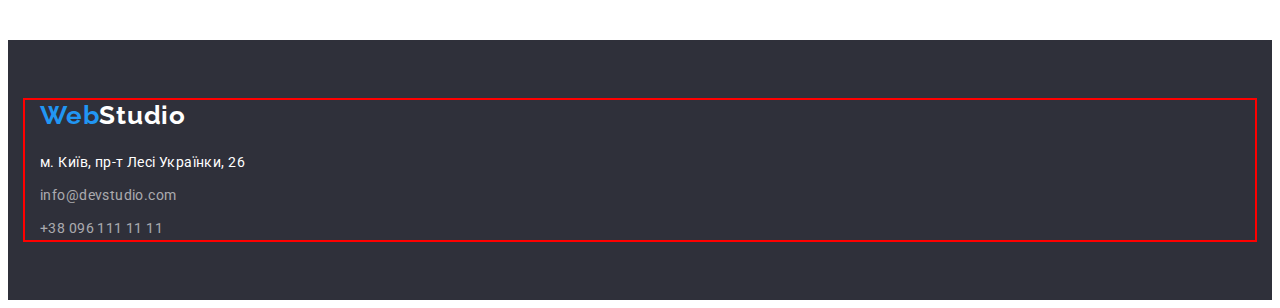
==== commit 4062af94: "сподіваюся все" ====
--- a/portfolio.html
+++ b/portfolio.html
@@ -18,7 +18,6 @@
       crossorigin="anonymous"
       referrerpolicy="no-referrer"
     />
-    <!-- !вставляємо нормалізатор -->
     <link rel="stylesheet" href="./css/styles.css" />
   </head>
   <body>
@@ -59,8 +58,9 @@
     </header>
     <!-- Основной контент -->
     <main>
-      <section class="portfolio-section">
-        <div class="container portfolio-button-container">
+      <section class="section">
+        <div class="container">
+          <h1 hidden>Наші проєкти</h1>
           <ul class="list portfolio-button-list">
             <li>
               <button class="portfolio-button" type="button">Усі</button>
@@ -78,8 +78,7 @@
               <button class="portfolio-button" type="button">Маркетинг</button>
             </li>
           </ul>
-        </div>
-        <div class="container portfolio-container">
+
           <ul class="portfolio-list">
             <li class="list">
               <img src="./images/page-2/img1.jpg" alt="фото трьох осіб" />
@@ -191,39 +190,40 @@
       </section>
     </main>
 
-    <!-- Підвал -->
+    <!--5 блок Підвал-->
     <footer class="footer">
       <div class="container">
-        <a class="logo-footer link" href="./index.html"
-          ><span class="logo-color">Web</span>Studio</a
-        >
-        <br />
-        <!-- список контактів -->
-        <address class="adress-footer list">
-          <ul class="list footer-contact-list">
-            <li class="item">
-              <a
-                class="footer-contact-link primary-footer"
-                target="_blank"
-                rel="noopener noreferrer nofollow"
-                href="https://goo.gl/maps/Gvm3JpzEVhX5uXV29"
-                >м. Київ, пр-т Лесі Українки, 26</a
-              >
-            </li>
-            <li class="item">
-              <a
-                class="footer-contact-link link"
-                href="mailto:info@devstudio.com"
-                >info@devstudio.com</a
-              >
-            </li>
-            <li class="item">
-              <a class="footer-contact-link link" href="tel:+380961111111"
-                >+38 096 111 11 11</a
-              >
-            </li>
-          </ul>
-        </address>
+        <div class="footer-adress-block">
+          <a class="logo-footer link" href="./index.html"
+            ><span class="logo-color">Web</span>Studio</a
+          >
+          <!-- список контактів -->
+          <address class="adress-footer list">
+            <ul class="list footer-contact-list">
+              <li class="item">
+                <a
+                  class="footer-contact-link primary-footer"
+                  target="_blank"
+                  rel="noopener noreferrer nofollow"
+                  href="https://goo.gl/maps/Gvm3JpzEVhX5uXV29"
+                  >м. Київ, пр-т Лесі Українки, 26</a
+                >
+              </li>
+              <li class="item">
+                <a
+                  class="footer-contact-link link"
+                  href="mailto:info@devstudio.com"
+                  >info@devstudio.com</a
+                >
+              </li>
+              <li class="item">
+                <a class="footer-contact-link link" href="tel:+380961111111"
+                  >+38 096 111 11 11</a
+                >
+              </li>
+            </ul>
+          </address>
+        </div>
       </div>
     </footer>
   </body>
--- a/css/styles.css
+++ b/css/styles.css
@@ -47,7 +47,7 @@
   margin-right: auto;
   margin-bottom: 0;
   padding: 0px 15px;
-  /* outline: 2px solid red; */
+  outline: 2px solid red;
 }
 
 /* прибираємо крапки списків */
@@ -119,8 +119,6 @@
 .header-list {
   display: flex;
   gap: 50px;
- padding-top: 32px;
- padding-bottom: 32px;
   align-items: center;
 }
 
@@ -152,6 +150,8 @@
   line-height: 16px;
   letter-spacing: 0.02em;
   color: var(--secondary-text-color);
+  padding-top: 32px;
+  padding-bottom: 32px;
 }
 
 .header-nav-link:hover,
@@ -218,7 +218,8 @@
 /* блок Переваги */
 
 .section {
-  padding: 94px 0px;
+  padding-top: 94px;
+  padding-bottom: 94px;
 }
 
 .features-list {
@@ -233,8 +234,7 @@
 .card-features {
   display: block;
   width: 270px;
-    margin-bottom: 10px;
-}
+    }
 
 .features-title {
   font-weight: 700;
@@ -242,7 +242,7 @@
   line-height: 1.14;
   text-transform: uppercase;
   margin: 0;
-  padding-bottom: 8px;
+  margin-bottom: 8px;
 }
 
 .features-text {
@@ -257,7 +257,9 @@
     padding-top: 0;
 }
 .section-title-work {
-  margin-bottom: 50px;
+  font-size: 36px;
+    line-height: 42px;
+    margin-bottom: 50px;
 }
 .work-list {
   display: flex;
@@ -337,6 +339,11 @@
   background-color: var(--hero-background-color);
   color: var(--footer-text-color)
 }
+.footer-adress-block {
+  display: flex;
+  flex-direction: column;
+}
+
 .logo-footer {
   display: inline-block;
     text-decoration: none;
@@ -388,19 +395,18 @@
 /* ---------------------------------------------- */
 /* --------------------ПОРТФОЛИО----------------- */
 /* ---------------------------------------------- */
-.portfolio-section {
-  margin-bottom: 94px;
-}
-
-.portfolio-button-container {
+
+
+/* .portfolio-button-container {
  margin-top: 94px;
- margin-bottom: 34px; 
-}
+ margin-bottom: 34px;  */
+/* } */
 .portfolio-button-list {
   display: flex;
   justify-content: center;
   align-items: center;
     gap: 8px;
+    margin-bottom: 50px;
   }
 
 .portfolio-button {
@@ -450,8 +456,8 @@
   font-size: 18px;
   line-height: 2;
   letter-spacing: 0.06em;
-  padding-top: 20px;
-  padding-bottom: 4px;
+  /* padding-top: 20px; */
+  margin-bottom: 4px;
 }
 
 .portfolio-list-text {
